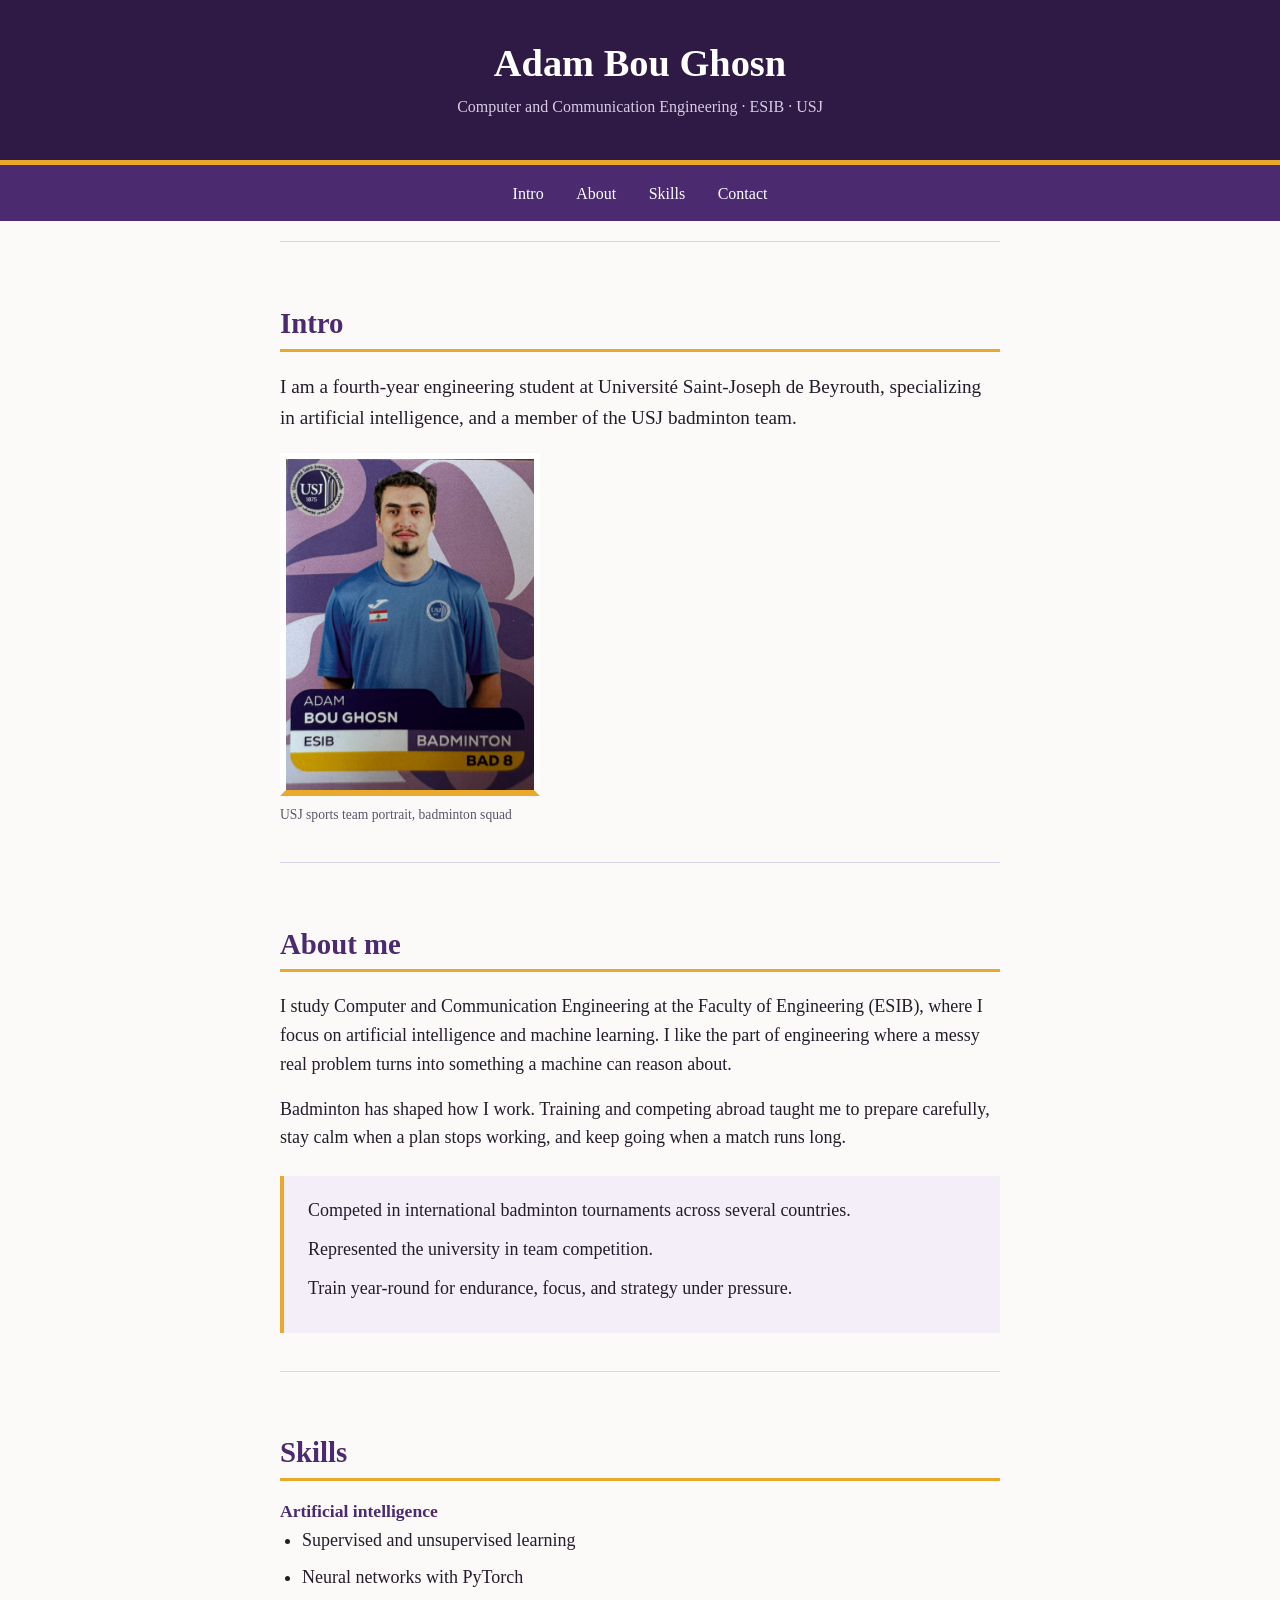
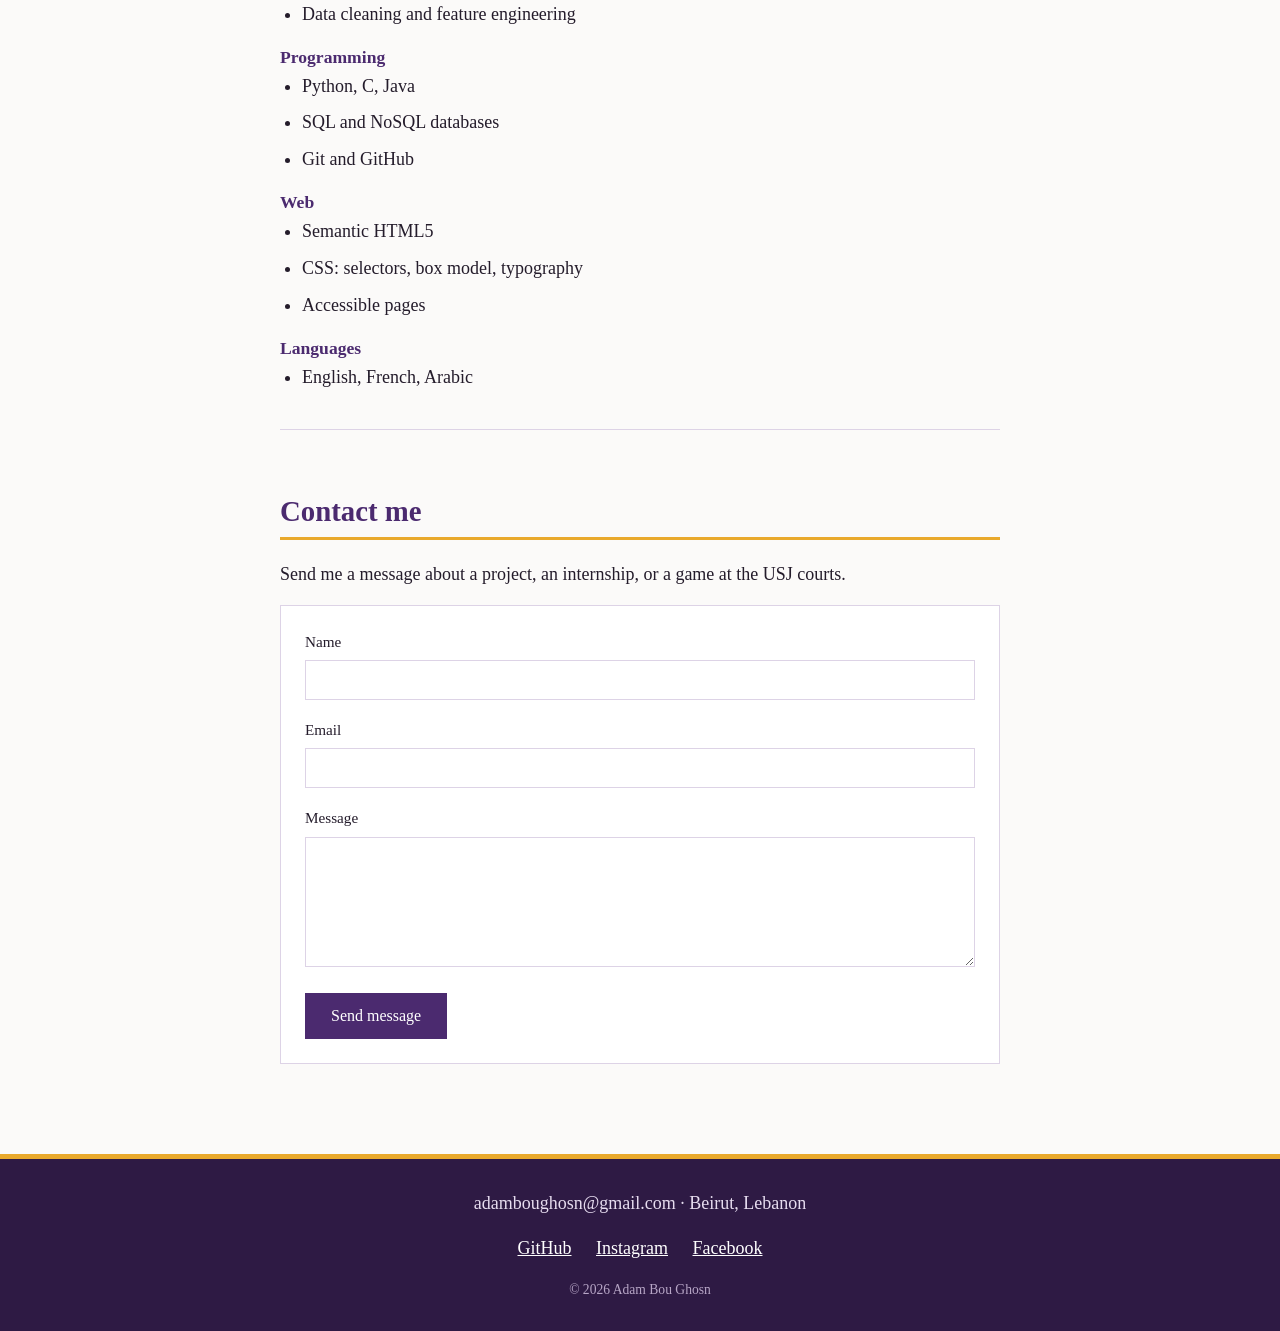
==== index.html @ 83407405 "added more details to the about me page and added css styling" ====
<!DOCTYPE html>
<html lang="en">
<head>
    <meta charset="UTF-8">
    <title>Adam Bou Ghosn — Portfolio</title>
    <link rel="stylesheet" href="css/style.css">
</head>
<body>

    <header>
        <h1>Adam Bou Ghosn</h1>
        <p class="tagline">Computer and Communication Engineering · ESIB · USJ</p>
    </header>

    <nav aria-label="Main">
        <a href="#intro">Intro</a>
        <a href="#about">About</a>
        <a href="#skills">Skills</a>
        <a href="#contact">Contact</a>
    </nav>

    <main>

        <section id="intro">
            <h2>Intro</h2>
            <p class="lead">
                I am a fourth-year engineering student at Université Saint-Joseph de Beyrouth,
                specializing in artificial intelligence, and a member of the USJ badminton team.
            </p>
            <img src="images/Badminton_picture.jpeg"
                 alt="Adam Bou Ghosn in the USJ badminton team jersey"
                 width="260">
            <p class="caption">USJ sports team portrait, badminton squad</p>
        </section>

        <section id="about">
            <h2>About me</h2>
            <p>
                I study Computer and Communication Engineering at the Faculty of Engineering (ESIB),
                where I focus on artificial intelligence and machine learning. I like the part of
                engineering where a messy real problem turns into something a machine can reason about.
            </p>
            <p>
                Badminton has shaped how I work. Training and competing abroad taught me to prepare
                carefully, stay calm when a plan stops working, and keep going when a match runs long.
            </p>
            <ul class="highlights">
                <li>Competed in international badminton tournaments across several countries.</li>
                <li>Represented the university in team competition.</li>
                <li>Train year-round for endurance, focus, and strategy under pressure.</li>
            </ul>
        </section>

        <section id="skills">
            <h2>Skills</h2>

            <h3>Artificial intelligence</h3>
            <ul>
                <li>Supervised and unsupervised learning</li>
                <li>Neural networks with PyTorch</li>
                <li>Data cleaning and feature engineering</li>
            </ul>

            <h3>Programming</h3>
            <ul>
                <li>Python, C, Java</li>
                <li>SQL and NoSQL databases</li>
                <li>Git and GitHub</li>
            </ul>

            <h3>Web</h3>
            <ul>
                <li>Semantic HTML5</li>
                <li>CSS: selectors, box model, typography</li>
                <li>Accessible pages</li>
            </ul>

            <h3>Languages</h3>
            <ul>
                <li>English, French, Arabic</li>
            </ul>
        </section>

        <section id="contact">
            <h2>Contact me</h2>
            <p>Send me a message about a project, an internship, or a game at the USJ courts.</p>

            <form action="#" method="post">
                <div class="field">
                    <label for="name">Name</label>
                    <input type="text" id="name" name="name" required>
                </div>

                <div class="field">
                    <label for="email">Email</label>
                    <input type="email" id="email" name="email" required>
                </div>

                <div class="field">
                    <label for="message">Message</label>
                    <textarea id="message" name="message" rows="6" required></textarea>
                </div>

                <button type="submit">Send message</button>
            </form>
        </section>

    </main>

    <footer>
        <p>adamboughosn@gmail.com · Beirut, Lebanon</p>
        <p>
            <a href="https://www.github.com">GitHub</a>
            <a href="https://www.instagram.com">Instagram</a>
            <a href="https://www.facebook.com">Facebook</a>
        </p>
        <p class="copyright">&copy; 2026 Adam Bou Ghosn</p>
    </footer>

</body>
</html>
---- css/style.css ----
/* =========================================================
   Personal Portfolio — Adam Bou Ghosn
   Session 3 CSS only: selectors, box model, colors & units,
   typography, one external stylesheet.
   ========================================================= */

/* --- Box model: make width include padding and border ---- */

* {
    box-sizing: border-box;
}

/* --- Typography and page colors -------------------------- */

body {
    background-color: #fbfaf9;
    color: #241c2b;
    font-family: Georgia, "Times New Roman", serif;
    font-size: 18px;
    line-height: 1.6;
    margin: 0;
}

h1, h2, h3 {
    color: #4b2a6f;
    line-height: 1.2;
}

h1 {
    font-size: 2.4rem;
    margin: 0;
}

h2 {
    font-size: 1.8rem;
    border-bottom: 3px solid #e9a92c;
    padding-bottom: 8px;
    margin-bottom: 20px;
}

h3 {
    font-size: 1.1rem;
    margin-bottom: 4px;
}

p {
    margin-top: 0;
    margin-bottom: 16px;
}

a {
    color: #4b2a6f;
}

/* --- Header ---------------------------------------------- */

header {
    background-color: #2e1a44;
    border-bottom: 5px solid #e9a92c;
    padding: 40px 20px;
    text-align: center;
}

header h1 {
    color: #ffffff;
}

.tagline {
    color: #d9cce4;
    font-size: 1rem;
    margin-top: 8px;
    margin-bottom: 0;
}

/* --- Navigation ------------------------------------------ */

nav {
    background-color: #4b2a6f;
    padding: 14px 20px;
    text-align: center;
}

nav a {
    color: #ffffff;
    font-size: 1rem;
    padding: 6px 14px;
    text-decoration: none;
}

/* --- Main column and sections ---------------------------- */

main {
    max-width: 760px;
    margin: 0 auto;
    padding: 20px;
}

section {
    border-top: 1px solid #ddd3e6;
    padding-top: 40px;
    padding-bottom: 20px;
}

.lead {
    font-size: 1.2rem;
}

/* --- Intro image ----------------------------------------- */

img {
    border: 6px solid #ffffff;
    border-bottom-color: #e9a92c;
    display: block;
    margin-top: 20px;
}

.caption {
    color: #5e5468;
    font-size: 0.85rem;
    margin-top: 8px;
}

/* --- Lists ----------------------------------------------- */

ul {
    margin-top: 0;
    padding-left: 22px;
}

li {
    margin-bottom: 8px;
}

.highlights {
    background-color: #f3eef8;
    border-left: 4px solid #e9a92c;
    list-style: none;
    margin-top: 24px;
    padding: 20px 20px 20px 24px;
}

.highlights li {
    margin-bottom: 10px;
}

/* --- Contact form ---------------------------------------- */

form {
    background-color: #ffffff;
    border: 1px solid #ddd3e6;
    padding: 24px;
}

.field {
    margin-bottom: 18px;
}

label {
    display: block;
    font-size: 0.95rem;
    margin-bottom: 6px;
}

input, textarea {
    border: 1px solid #ddd3e6;
    color: #241c2b;
    font-family: Georgia, "Times New Roman", serif;
    font-size: 1rem;
    padding: 10px;
    width: 100%;
}

button {
    background-color: #4b2a6f;
    border: 2px solid #4b2a6f;
    color: #ffffff;
    font-family: Georgia, "Times New Roman", serif;
    font-size: 1rem;
    padding: 12px 24px;
}

/* --- Footer ---------------------------------------------- */

footer {
    background-color: #2e1a44;
    border-top: 5px solid #e9a92c;
    color: #e6dcef;
    margin-top: 50px;
    padding: 30px 20px;
    text-align: center;
}

footer a {
    color: #ffffff;
    padding: 0 10px;
}

.copyright {
    color: #b7a6c6;
    font-size: 0.85rem;
    margin-bottom: 0;
}
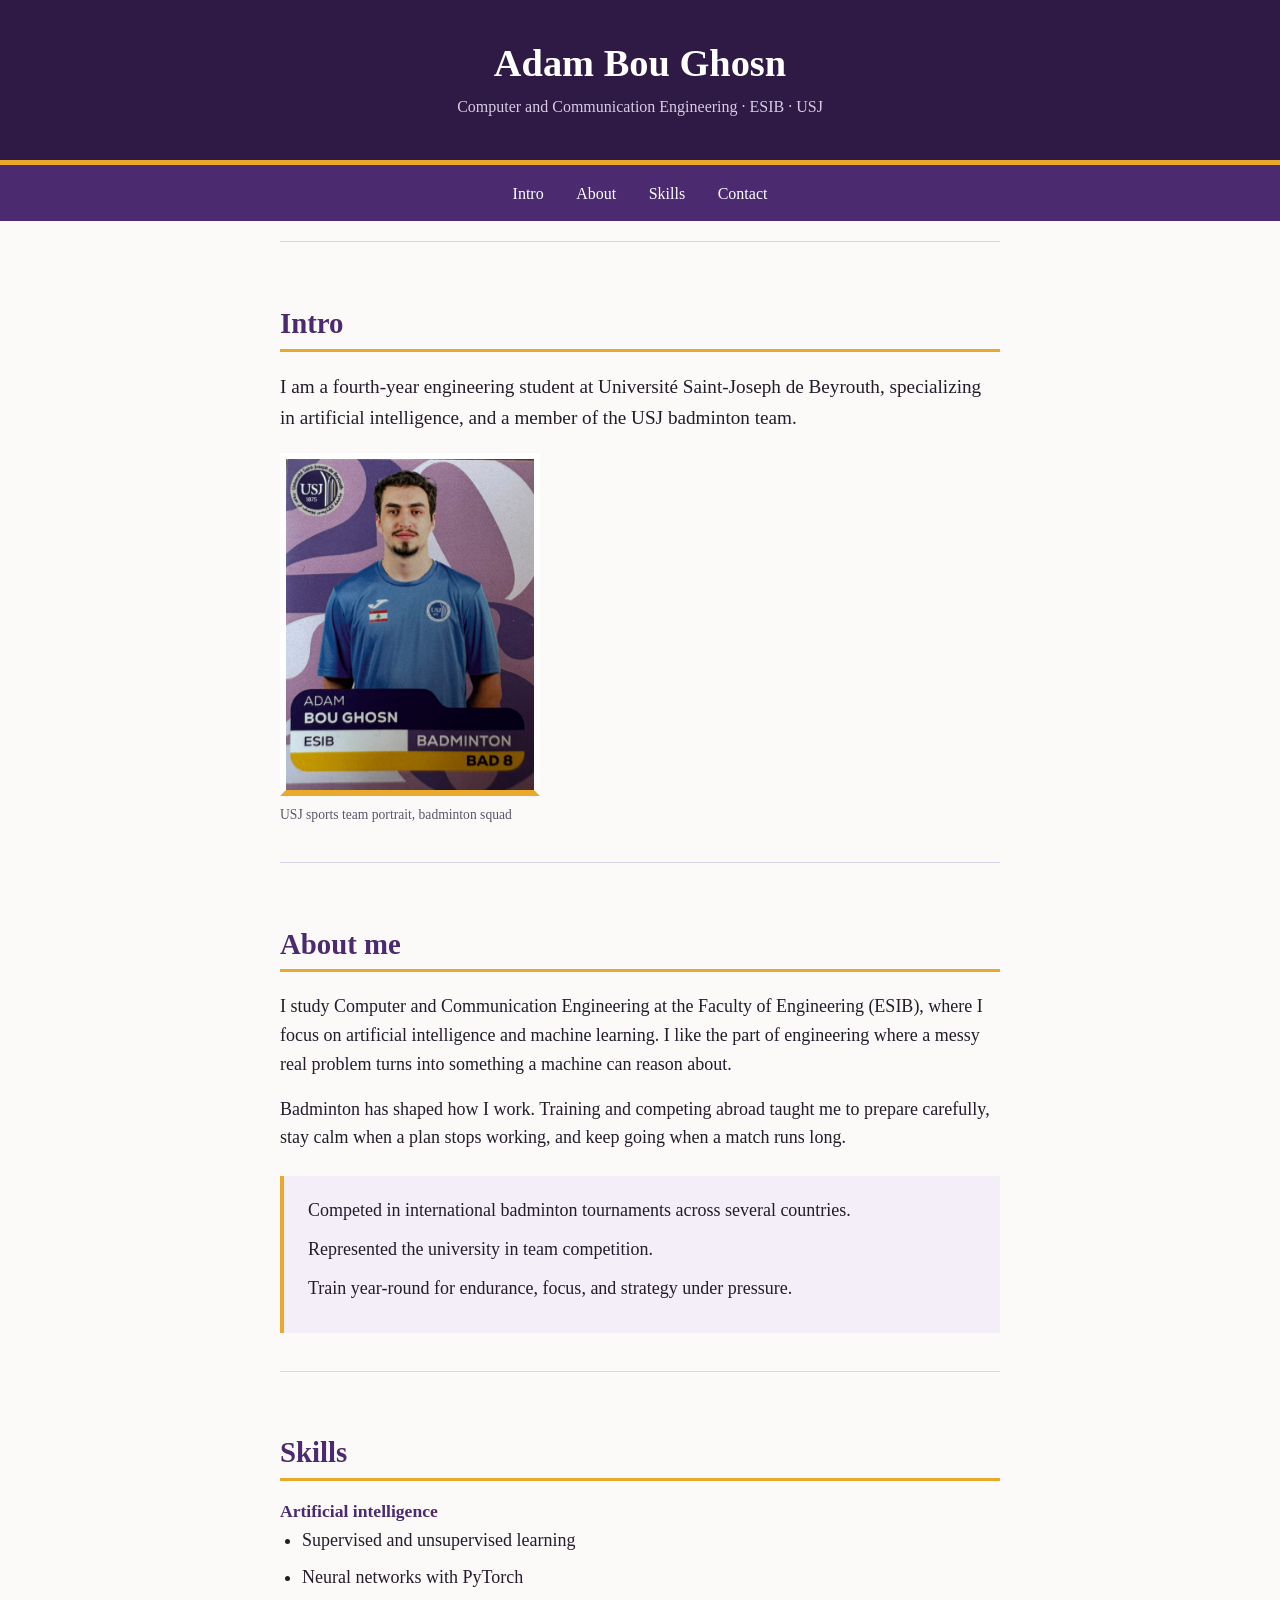
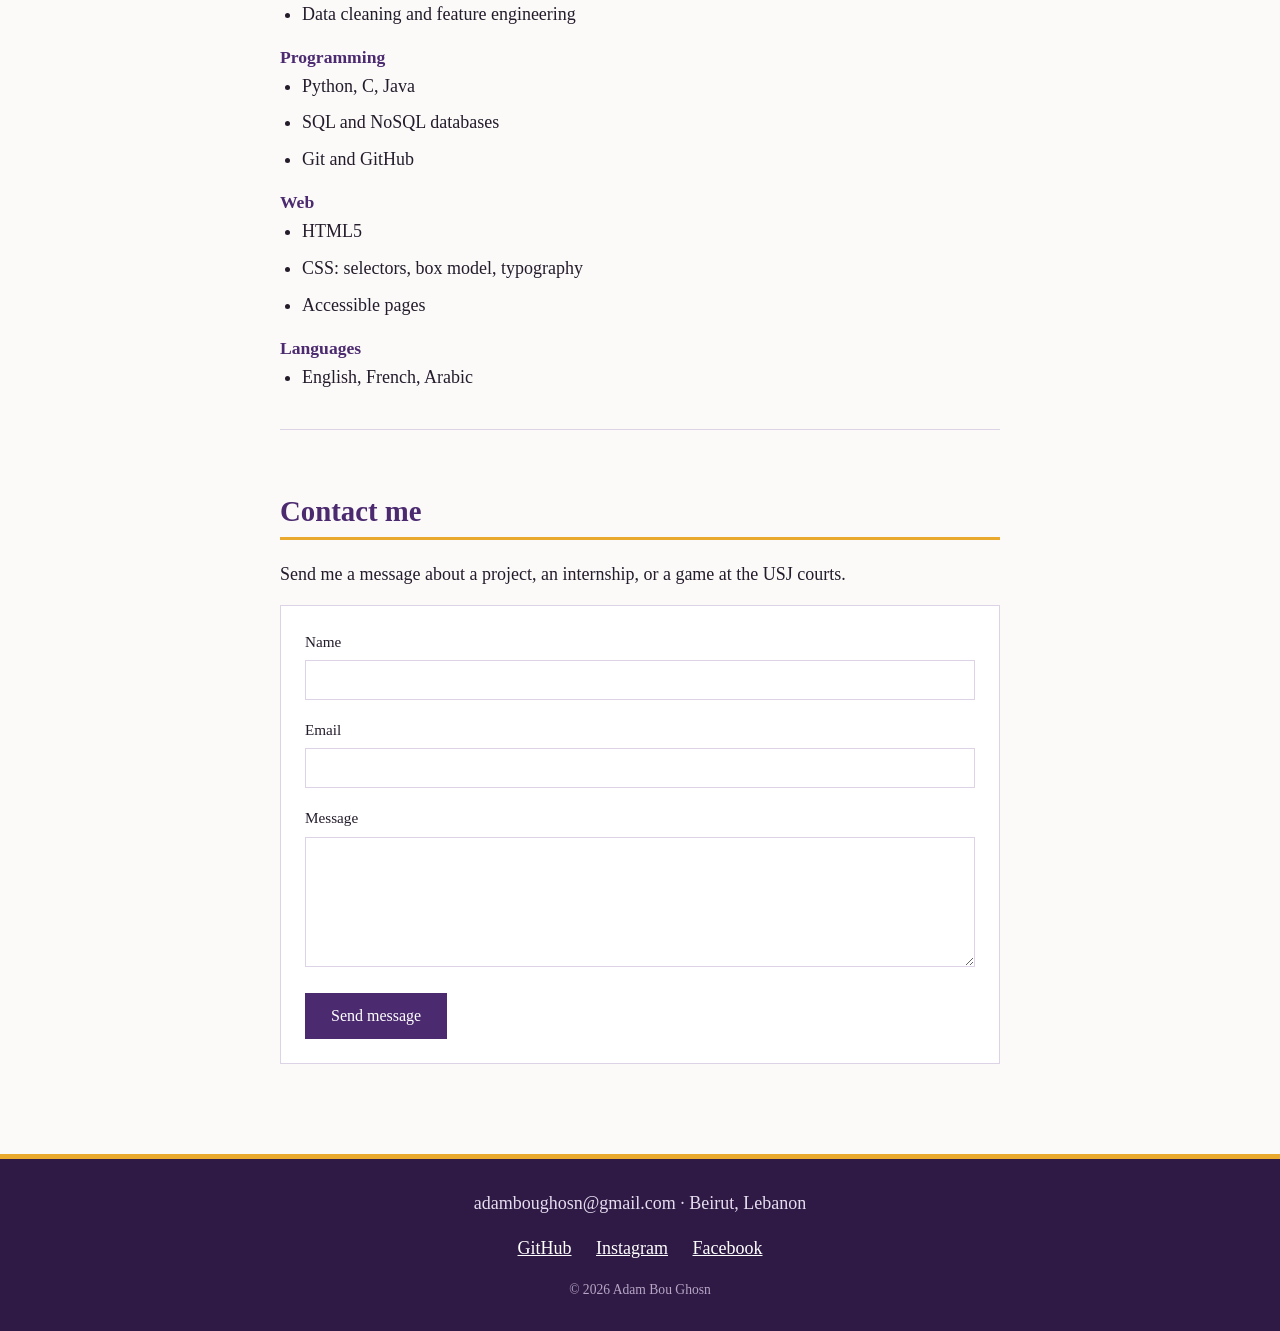
==== commit fc0a8390: "Fixed issues in the html script" ====
--- a/index.html
+++ b/index.html
@@ -70,7 +70,7 @@
 
             <h3>Web</h3>
             <ul>
-                <li>Semantic HTML5</li>
+                <li>HTML5</li>
                 <li>CSS: selectors, box model, typography</li>
                 <li>Accessible pages</li>
             </ul>
--- a/css/style.css
+++ b/css/style.css
@@ -1,16 +1,7 @@
-/* =========================================================
-   Personal Portfolio — Adam Bou Ghosn
-   Session 3 CSS only: selectors, box model, colors & units,
-   typography, one external stylesheet.
-   ========================================================= */
-
-/* --- Box model: make width include padding and border ---- */
-
 * {
     box-sizing: border-box;
 }
 
-/* --- Typography and page colors -------------------------- */
 
 body {
     background-color: #fbfaf9;
@@ -52,7 +43,6 @@
     color: #4b2a6f;
 }
 
-/* --- Header ---------------------------------------------- */
 
 header {
     background-color: #2e1a44;
@@ -72,7 +62,6 @@
     margin-bottom: 0;
 }
 
-/* --- Navigation ------------------------------------------ */
 
 nav {
     background-color: #4b2a6f;
@@ -86,8 +75,6 @@
     padding: 6px 14px;
     text-decoration: none;
 }
-
-/* --- Main column and sections ---------------------------- */
 
 main {
     max-width: 760px;
@@ -105,8 +92,6 @@
     font-size: 1.2rem;
 }
 
-/* --- Intro image ----------------------------------------- */
-
 img {
     border: 6px solid #ffffff;
     border-bottom-color: #e9a92c;
@@ -119,8 +104,6 @@
     font-size: 0.85rem;
     margin-top: 8px;
 }
-
-/* --- Lists ----------------------------------------------- */
 
 ul {
     margin-top: 0;
@@ -142,8 +125,6 @@
 .highlights li {
     margin-bottom: 10px;
 }
-
-/* --- Contact form ---------------------------------------- */
 
 form {
     background-color: #ffffff;
@@ -179,8 +160,6 @@
     padding: 12px 24px;
 }
 
-/* --- Footer ---------------------------------------------- */
-
 footer {
     background-color: #2e1a44;
     border-top: 5px solid #e9a92c;
